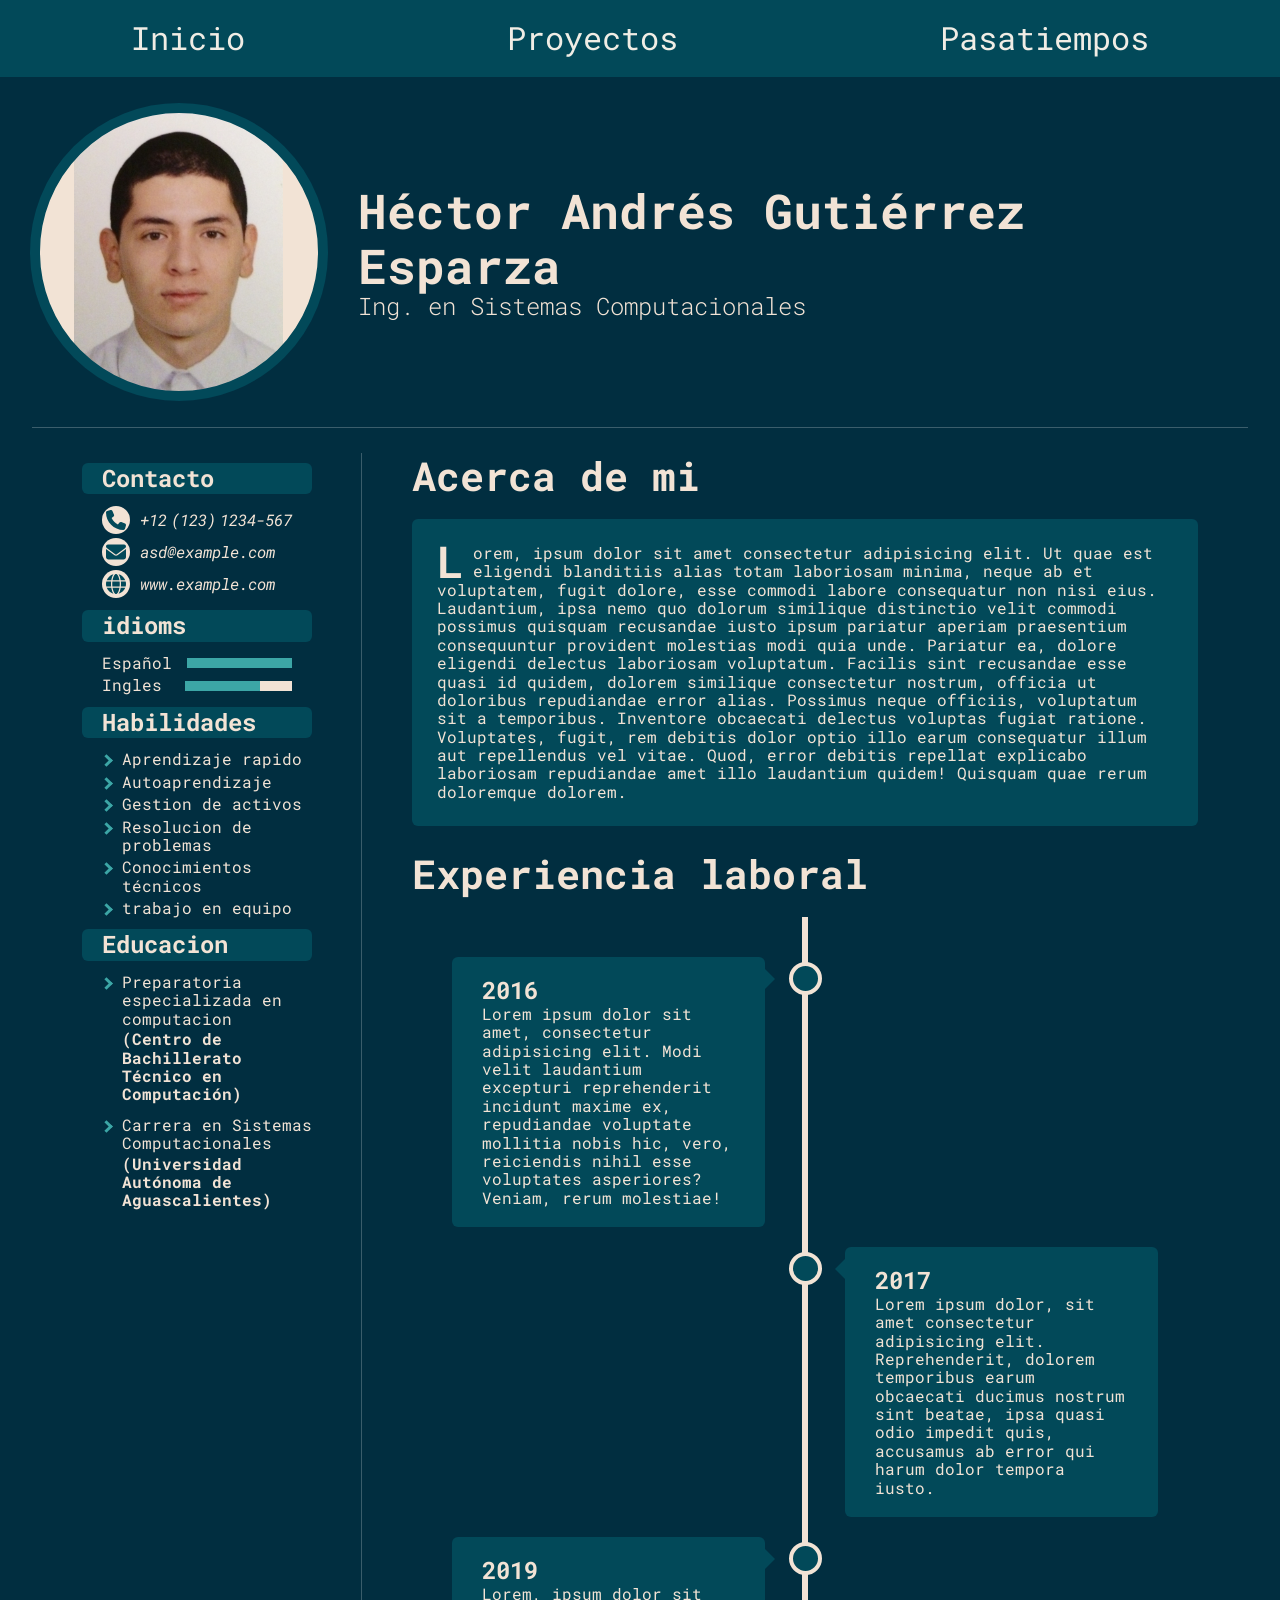
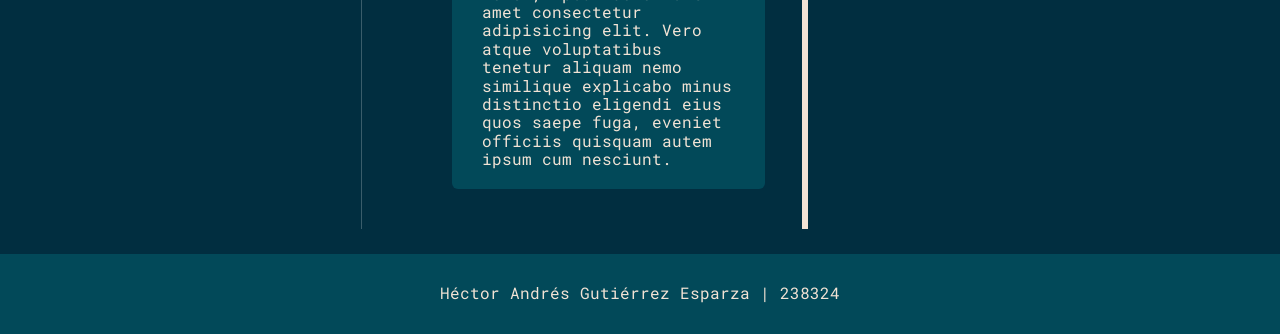
==== index.html @ e62ec712 "Version preeliminar" ====
<!DOCTYPE html>
<html lang="en">

<head>
    <meta charset="UTF-8">
    <meta name="viewport" content="width=device-width, initial-scale=1.0">
    <title>Inicio</title>
    <link rel="stylesheet" href="css/normalize.css">
    <link rel="stylesheet" href="css/style.css">
    <link rel="preconnect" href="https://fonts.googleapis.com">
    <link rel="preconnect" href="https://fonts.gstatic.com" crossorigin>
    <link href="https://fonts.googleapis.com/css2?family=Roboto+Mono:ital,wght@0,100..700;1,100..700&display=swap"
        rel="stylesheet">
</head>

<body>
    <header>
        <nav>
            <button  onclick="myFunction()" class="dropbtn"><svg xmlns="http://www.w3.org/2000/svg" viewBox="0 0 448 512"><!--!Font Awesome Free 6.6.0 by @fontawesome - https://fontawesome.com License - https://fontawesome.com/license/free Copyright 2024 Fonticons, Inc.--><path d="M0 96C0 78.3 14.3 64 32 64l384 0c17.7 0 32 14.3 32 32s-14.3 32-32 32L32 128C14.3 128 0 113.7 0 96zM0 256c0-17.7 14.3-32 32-32l384 0c17.7 0 32 14.3 32 32s-14.3 32-32 32L32 288c-17.7 0-32-14.3-32-32zM448 416c0 17.7-14.3 32-32 32L32 448c-17.7 0-32-14.3-32-32s14.3-32 32-32l384 0c17.7 0 32 14.3 32 32z"/></svg></button>
            <ul id="list_nav" class="list_nav">
                <li><a href="index.html">Inicio</a></li>
                <li><a href="proyectos.html">Proyectos</a></li>
                <li><a href="pasatiempos.html">Pasatiempos</a></li>
            </ul>
        </nav>
    </header>
    <main>
        <div class="profile">
            <div class="profile_image"></div>
            <div class="profile_info">
                <h1>Héctor Andrés Gutiérrez Esparza</h1>
                <h2>Ing. en Sistemas Computacionales</h2>
            </div>
        </div>
        <div class="main_content">
            <div class="left_content">
                <div class="contents">
                    <h3>Contacto</h3>
                    <div class="contact">
                        <div class="svg_container">
                            <svg xmlns="http://www.w3.org/2000/svg" viewBox="0 0 512 512"><!--!Font Awesome Free 6.6.0 by @fontawesome - https://fontawesome.com License - https://fontawesome.com/license/free Copyright 2024 Fonticons, Inc.--><path d="M164.9 24.6c-7.7-18.6-28-28.5-47.4-23.2l-88 24C12.1 30.2 0 46 0 64C0 311.4 200.6 512 448 512c18 0 33.8-12.1 38.6-29.5l24-88c5.3-19.4-4.6-39.7-23.2-47.4l-96-40c-16.3-6.8-35.2-2.1-46.3 11.6L304.7 368C234.3 334.7 177.3 277.7 144 207.3L193.3 167c13.7-11.2 18.4-30 11.6-46.3l-40-96z"/></svg>
                        </div>
                        <span class="phone">+12 (123) 1234-567</span>
                    </div>
                    <div class="contact">
                        <div class="svg_container">
                            <svg xmlns="http://www.w3.org/2000/svg" viewBox="0 0 512 512"><!--!Font Awesome Free 6.6.0 by @fontawesome - https://fontawesome.com License - https://fontawesome.com/license/free Copyright 2024 Fonticons, Inc.--><path d="M48 64C21.5 64 0 85.5 0 112c0 15.1 7.1 29.3 19.2 38.4L236.8 313.6c11.4 8.5 27 8.5 38.4 0L492.8 150.4c12.1-9.1 19.2-23.3 19.2-38.4c0-26.5-21.5-48-48-48L48 64zM0 176L0 384c0 35.3 28.7 64 64 64l384 0c35.3 0 64-28.7 64-64l0-208L294.4 339.2c-22.8 17.1-54 17.1-76.8 0L0 176z"/></svg>
                        </div>
                        <span>asd@example.com</span>
                    </div>
                    <div class="contact">
                        <div class="svg_container">
                            <svg xmlns="http://www.w3.org/2000/svg" viewBox="0 0 512 512"><!--!Font Awesome Free 6.6.0 by @fontawesome - https://fontawesome.com License - https://fontawesome.com/license/free Copyright 2024 Fonticons, Inc.--><path d="M352 256c0 22.2-1.2 43.6-3.3 64l-185.3 0c-2.2-20.4-3.3-41.8-3.3-64s1.2-43.6 3.3-64l185.3 0c2.2 20.4 3.3 41.8 3.3 64zm28.8-64l123.1 0c5.3 20.5 8.1 41.9 8.1 64s-2.8 43.5-8.1 64l-123.1 0c2.1-20.6 3.2-42 3.2-64s-1.1-43.4-3.2-64zm112.6-32l-116.7 0c-10-63.9-29.8-117.4-55.3-151.6c78.3 20.7 142 77.5 171.9 151.6zm-149.1 0l-176.6 0c6.1-36.4 15.5-68.6 27-94.7c10.5-23.6 22.2-40.7 33.5-51.5C239.4 3.2 248.7 0 256 0s16.6 3.2 27.8 13.8c11.3 10.8 23 27.9 33.5 51.5c11.6 26 20.9 58.2 27 94.7zm-209 0L18.6 160C48.6 85.9 112.2 29.1 190.6 8.4C165.1 42.6 145.3 96.1 135.3 160zM8.1 192l123.1 0c-2.1 20.6-3.2 42-3.2 64s1.1 43.4 3.2 64L8.1 320C2.8 299.5 0 278.1 0 256s2.8-43.5 8.1-64zM194.7 446.6c-11.6-26-20.9-58.2-27-94.6l176.6 0c-6.1 36.4-15.5 68.6-27 94.6c-10.5 23.6-22.2 40.7-33.5 51.5C272.6 508.8 263.3 512 256 512s-16.6-3.2-27.8-13.8c-11.3-10.8-23-27.9-33.5-51.5zM135.3 352c10 63.9 29.8 117.4 55.3 151.6C112.2 482.9 48.6 426.1 18.6 352l116.7 0zm358.1 0c-30 74.1-93.6 130.9-171.9 151.6c25.5-34.2 45.2-87.7 55.3-151.6l116.7 0z"/></svg>
                        </div>
                        <span>www.example.com</span>
                    </div>
                </div>
                <div class="contents">
                    <h3>idioms</h3>
                    <div class="language">
                        <p>Español</p>
                        <div class="container_languages">
                            <div class="bar es"></div>
                        </div>
                    </div>
                    <div class="language">
                        <p>Ingles</p>
                        <div class="container_languages">
                            <div class="bar en"></div>
                        </div>
                    </div>
                </div>
                <div class="contents">
                    <h3>Habilidades</h3>
                    <div class="list_container">
                        <ul>
                            <li>Aprendizaje rapido</li>
                            <li>Autoaprendizaje</li>
                            <li>Gestion de activos</li>
                            <li>Resolucion de problemas</li>
                            <li>Conocimientos técnicos</li>
                            <li>trabajo en equipo</li>
                        </ul>
                    </div>
                </div>
                <div class="contents">
                    <h3>Educacion</h3>
                    <div class="list_container">
                        <ul>
                            <div class="education">
                                <li>Preparatoria especializada en computacion</li>
                                <p>(Centro de Bachillerato Técnico en Computación)</p>
                            </div>
                            <div class="education">
                                <li>Carrera en Sistemas Computacionales</li>
                                <p>(Universidad Autónoma de Aguascalientes)</p>
                            </div>
                        </ul>
                    </div>
                </div>
            </div>
            <!-- <div class="middle_divisor"></div> -->
            <div class="right_content">
                <div class="aboutme_container">
                    <h3>Acerca de mi</h3>
                    <p>Lorem, ipsum dolor sit amet consectetur adipisicing elit. Ut quae est eligendi blanditiis alias totam laboriosam minima, neque ab et voluptatem, fugit dolore, esse commodi labore consequatur non nisi eius.
                    Laudantium, ipsa nemo quo dolorum similique distinctio velit commodi possimus quisquam recusandae iusto ipsum pariatur aperiam praesentium consequuntur provident molestias modi quia unde. Pariatur ea, dolore eligendi delectus laboriosam voluptatum.
                    Facilis sint recusandae esse quasi id quidem, dolorem similique consectetur nostrum, officia ut doloribus repudiandae error alias. Possimus neque officiis, voluptatum sit a temporibus. Inventore obcaecati delectus voluptas fugiat ratione.
                    Voluptates, fugit, rem debitis dolor optio illo earum consequatur illum aut repellendus vel vitae. Quod, error debitis repellat explicabo laboriosam repudiandae amet illo laudantium quidem! Quisquam quae rerum doloremque dolorem.</p>
                </div>
                <div class="eperience_container">
                    <h3>Experiencia laboral</h3>
                    <div class="timeline">
                        <div class="container left">
                            <div class="content">
                                <h2>2016</h2>
                                <p>Lorem ipsum dolor sit amet, consectetur adipisicing elit. Modi velit laudantium excepturi
                                    reprehenderit incidunt maxime ex, repudiandae voluptate mollitia nobis hic, vero,
                                    reiciendis nihil esse voluptates asperiores? Veniam, rerum molestiae!</p>
                            </div>
                        </div>
                        <div class="container right">
                            <div class="content">
                                <h2>2017</h2>
                                <p>Lorem ipsum dolor, sit amet consectetur adipisicing elit. Reprehenderit, dolorem
                                    temporibus earum obcaecati ducimus nostrum sint beatae, ipsa quasi odio impedit quis,
                                    accusamus ab error qui harum dolor tempora iusto.</p>
                            </div>
                        </div>
                        <div class="container left">
                            <div class="content">
                                <h2>2019</h2>
                                <p>Lorem, ipsum dolor sit amet consectetur adipisicing elit. Vero atque voluptatibus tenetur aliquam nemo similique explicabo minus distinctio eligendi eius quos saepe fuga, eveniet officiis quisquam autem ipsum cum nesciunt.</p>
                            </div>
                        </div>
                    </div>
                </div>
            </div>
        </div>
        <script src="js/dropDown.js"></script>
    </main>
    <footer>
        <p>
            Héctor Andrés Gutiérrez Esparza | 238324
        </p>
    </footer>
</body>

</html>
---- css/style.css ----
:root {
    --chili_pepper: #9b1b30;
    --biking_red: #77212e;
    --eclipse: #343148;
    --sweet_corn: #f0ead6;
    --coconut_milk: #f0ede5;
    --brown_granite: #615550;
    --quetzal_green: #006e6d;
}

*,
h1 {
    margin: 0;
    padding: 0;
    text-decoration: none;
    box-sizing: border-box;
    list-style: none;
}

html {
    font-size: 16px;
    font-family: "Roboto Mono", monospace;
    font-optical-sizing: auto;
    font-style: normal;
    background-color: #012E40;
    color: #F2E3D5;
}

header {
    background-color: #024959;
}

.dropbtn {
    background-color: #024959;
    color: white;
    padding: 16px 32px;
    font-size: 16px;
    border: none;
    outline: none;
    /* border: solid rgba(255, 255, 255, 0.315); */
    /* border-width: 0 1px 1px 0; */
    cursor: pointer;
    display: none;
}

.dropbtn:focus{
    background-color: #3CA6A6;
}

.dropbtn svg{
    fill: #F2E3D5;
    width: 30px;
}

.list_nav {
    height: inherit;
    display: flex;
    justify-content: space-around;
    align-items: center;
}

.list_nav li {
    list-style: none;
    display: flex;
    justify-content: center;
    align-items: center;
}

.list_nav li a {
    padding: 20px 30px;
}

.list_nav li:hover {
    background-color: #026773;
}

.list_nav a {
    color: var(--coconut_milk);
    font-size: 2rem;
}



.main_content {
    width: 95%;
    display: flex;
    flex-direction: row;
    flex: 1 1 200px;
    /* flex-grow: 1, flex-shrink: 1, flex-basis: 200px */
    border-top: 1px solid #ffffff3a;
    margin: 0 auto;
}

.profile {
    display: flex;
    justify-content: center;
    align-items: center;
    height: 350px;
    padding: 0 30px;
}

.profile_image {
    background-color: #F2E3D5;
    background-image: url("../images/profile.JPG");
    width: 300px;
    aspect-ratio: 1 / 1;
    background-position: center;
    background-repeat: no-repeat;
    background-size: contain;
    border-radius: 50%;
    border: 10px solid #024959;
}

.profile_info {
    height: 80%;
    display: flex;
    flex-flow: column nowrap;
    justify-content: center;
    margin-left: 30px;
}

.profile_info h1 {
    font-size: 3rem;
}

.profile_info h2 {
    font-weight: 300;
}


.profile_info h1,
.profile_info h2 {
    /* height: 50px; */
    /* background-color: #024959; */
    /* padding: 0 30px; */
}

.main_content>div {
    margin: 25px 50px;
    /* height: 800px; */
}

.left_content {
    /* max-width: 600px; */
    position: relative;
}

.left_content::after {
    content: "";
    position: absolute;
    width: 1px;
    background-color: #ffffff3a;
    top: 0;
    bottom: 0;
    right: -50px;
    margin-left: -3px;
}

.middle_divisor {
    width: 1px;
    height: 100%;
    background-color: #ffffff3a;
}

.main_content>div>div {
    /* padding: 30px 0; */
}

.contents {
    /* text-wrap: nowrap; */
}

.contents h3 {
    font-size: 1.5rem;
    margin: 10px 0;
    background-color: #024959;
    padding: 2px 20px;
    border-radius: 6px;
}

.contents>div {
    /* margin-left: 20px; */
}

.contact {
    /* background-color: yellow; */
    /* height: 40px; */
    padding: 2px 20px;
    display: flex;
    align-items: center;
    text-wrap: nowrap;
}

.contact .phone {
    word-spacing: -5px;
}

.svg_container {
    width: 28px;
    height: 28px;
    padding: 4px;
    background-color: #F2E3D5;
    border-radius: 50%;
    margin-right: 10px;
}

.svg_container svg {
    fill: #024959;
    width: 100%;
}

.language {
    padding: 2px 20px;
    display: flex;
    justify-content: space-between;
    align-items: center;
}

.language p {
    /* background-color: #9b1b30; */
    width: 120px;
    margin-right: 15px;
}

.container_languages {
    text-align: right;
    width: 100%;
    background-color: #F2E3D5;
    /* border-radius: px; */
}

.bar {
    background-color: #3CA6A6;
    padding-right: 10px;
    height: 10px;
}

.es {
    width: 100%;
}

.en {
    width: 70%;
}

.contents .list_container {
    padding-left: 40px;
}

.contents li {
    padding: 2px 0;
    position: relative;
    /* font-size: 0.8rem; */
}

.contents li::before {
    content: "";
    /* Puedes insertar cualquier símbolo o carácter aquí */
    /* color: gold; */
    /* Cambia el color del símbolo */
    /* font-size: 1.2em; */
    /* Ajusta el tamaño del símbolo */
    position: absolute;
    /* left: -p; */
    /* Ajusta la posición según tu necesidad */

    border: solid #3CA6A6;
    border-width: 0 3px 3px 0;
    display: inline-block;
    padding: 3px;
    transform: translate(-20px, 6px) rotate(-45deg);
    /* transform: rotate(-45deg); */
    -webkit-transform: translate(-20px, 6px) rotate(-45deg);
    /* -webkit-transform: rotate(-45deg); */
    margin-right: 10px;
}

.list_container p {
    font-weight: bold;
}

.list_container .education {
    margin-bottom: 10px;
}

/* ////////////////////////////////////////////Contenido Derecha */
.right_content>div {
    /* margin-bottom: 30px; */
}

.right_content h3 {
    font-size: 2.5rem;
    margin-bottom: 20px;
}

.aboutme_container {
    margin-bottom: 25px;
}



.aboutme_container h3 {
    /* display: inline-block;
    
    padding: 25px;
    border-radius: 15px 15px 0 0;
    border: solid #024959;
    border-width: 15px 15px 0 15px; */
}

.aboutme_container p {
    /* margin-bottom: 25px; */
    background-color: #024959;
    padding: 25px;
    border-radius: 6px;
    /* text-align: justify;
    line-height: 1;
    word-spacing: 2px;  */
}

.aboutme_container p::first-letter {
    font-size: 2.75rem;
    float: left;
    /* Hace que el texto se ajuste alrededor de la primera letra */
    margin-right: 10px;
    line-height: 0.8;
    /* Ajusta la altura de la línea para que se alinee mejor */
    font-weight: bold;
    /* Opción para hacer la letra más destacada */
}

.eperience_container h3 {
    /* margin-bottom: 20px; */
}

/* The actual timeline (the vertical ruler) */
.timeline {
    position: relative;
    max-width: 1200px;
    margin: 0 auto;
    padding: 30px 0;
}

/* The actual timeline (the vertical ruler) */
.timeline::after {
    content: "";
    position: absolute;
    width: 6px;
    background-color: #F2E3D5;
    top: 0;
    bottom: 0;
    left: 50%;
    margin-left: -3px;
}

/* Container around content */
.container {
    padding: 10px 40px;
    position: relative;
    background-color: inherit;
    width: 50%;
}

/* The circles on the timeline */
.container::after {
    content: "";
    position: absolute;
    width: 25px;
    height: 25px;
    right: -17px;
    background-color: #024959;
    border: 4px solid #F2E3D5;
    top: 15px;
    border-radius: 50%;
    z-index: 1;
}

/* Place the container to the left */
.left {
    left: 0;
}

/* Place the container to the right */
.right {
    left: 50%;
}

/* Add arrows to the left container (pointing right) */
.left::before {
    content: " ";
    height: 0;
    position: absolute;
    top: 22px;
    width: 0;
    z-index: 1;
    right: 30px;
    border: medium solid black;
    border-width: 10px 0 10px 10px;
    border-color: transparent transparent transparent #024959;
}

/* Add arrows to the right container (pointing left) */
.right::before {
    content: " ";
    height: 0;
    position: absolute;
    top: 22px;
    width: 0;
    z-index: 1;
    left: 30px;
    border: medium solid black;
    border-width: 10px 10px 10px 0;
    border-color: transparent #024959 transparent transparent;
}

/* Fix the circle for containers on the right side */
.right::after {
    left: -16px;
}

/* The actual content */
.content {
    padding: 20px 30px;
    background-color: #024959;
    position: relative;
    border-radius: 6px;
}

footer {
    height: 80px;
    background-color: #024959;
    display: flex;
    justify-content: center;
    align-items: center;
}

/* /////////////////////////////////// proyectos */
.Programming_Language {
    width: 20px;
    aspect-ratio: 1/1;
    position: absolute;
    right: 10px;
}

[alt="(Java)"] {
    background-color: #F2E3D5;
    border-radius: 2px;
}

.tab {
    overflow: hidden;
    /* border: 1px solid #F2E3D5; */
    background-color: #3CA6A6;
}

.tab:first-child {
    border-left: 1px solid #026773;
}

.tab button {
    background-color: inherit;
    float: left;
    border: 1px solid #026773;
    /* border-width: 0 1px 0 0; */
    outline: none;
    cursor: pointer;
    padding: 14px 16px;
    transition: 0.3s;
    color: #F2E3D5;
    position: relative;
    padding-right: 40px;
}

.tab button:hover {
    background-color: #024959;
}

.tab button.active {
    background-color: #012E40;
}

.tabcontent {
    display: none;
    padding: 6px 12px;
    /* border: 1px solid #ccc; */
    border-top: none;
}

.tabcontent {
    padding: 30px;
    animation: fadeEffect 1s;
}

@keyframes fadeEffect {
    from {
        opacity: 0;
    }

    to {
        opacity: 1;
    }
}

.slideshow-container {
    max-width: 1000px;
    position: relative;
    margin: 40px auto 0 auto;
    background-color: black;
}

/* Hide the images by default */
.mySlides {
    display: none;
    width: inherit;
    /* Ajusta el ancho según lo que necesites */
    max-height: 600px;
    /* Ajusta la altura según lo que necesites */
    overflow: hidden;
    /* Para que el contenido que sobresalga quede oculto */
    /* background-color: yellow; */
    position: relative;
}

.mySlides img {
    width: 100%;
    max-height: 600px;
    object-fit: contain;
    padding: 40px;
    /* Mantiene la proporción de la imagen sin estirarla */
}

/* Next & previous buttons */
.prev,
.next {
    cursor: pointer;
    position: absolute;
    top: 50%;
    width: auto;
    margin-top: -22px;
    padding: 16px;
    color: #F2E3D5;
    font-weight: bold;
    font-size: 18px;
    transition: 0.6s ease;
    border-radius: 0 3px 3px 0;
    user-select: none;
    background-color: #3CA6A6;
}

/* Position the "next button" to the right */
.next {
    right: 0;
    border-radius: 3px 0 0 3px;
}

/* On hover, add a black background color with a little bit see-through */
.prev:hover,
.next:hover {
    background-color: #024959;
}

/* Number text (1/3 etc) */
.numbertext {
    position: absolute;
    top: 0;
    left: 0;
    padding: 8px 12px;
    color: #F2E3D5;
    background-color: #3CA6A6;
}

.pasatiempo {
    margin: 30px auto;
    width: 70%;
    height: 600px;
    position: relative;
    /* background-color: yellow; */
}

.pasatiempo .image {
    /* background-color: #024959; */
    width: 100%;
    height: 100%;
    /* padding: 30px; */
    border-radius: 6px;
    color: #F2E3D5;
    position: relative;
}

.pasatiempo .image::before {
    content: "";
    position: absolute;
    top: 0;
    left: 0;
    width: 100%;
    height: 100%;
    background: linear-gradient(to bottom, rgb(0, 0, 0), rgba(0, 0, 0, 0));
    pointer-events: none;
    z-index: 0;
    border-radius: 6px;
}

.pasatiempo div:last-child {
    position: absolute;
    top: 0;
    padding: 30px;
}

.p1 {
    background-image: url("/images/escape-from-tarkov.jpg");
}

.p2 {
    background-image: url("/images/calistenia.jpg");
}

.p3 {
    background-image: url("/images/natacion.jpg");
}

.p1,
.p2,
.p3 {
    background-size: cover;
    background-position: center;
}

.pasatiempo h3 {
    font-size: 2.5rem;
    z-index: 1;
}

.pasatiempo p {
    margin-top: 30px;
}

span {
    font-style: italic;
}

@media only screen and (max-width: 768px) {
    .list_nav {
        flex-direction: column;
    }

    .main_content {
        flex-direction: column;
    }

    .left_content::after {
        display: none;
    }

    .dropbtn {
        display: initial;
    }
    .list_nav{
        display: none;
    }
    .list_nav li{
        width: 100%;
    }

    .list_nav li a{
        padding: 20px 0;
        width: 100%;
        text-align: center;
    }

    .main_content>div{
        margin: 25px 10px;
    }

    .profile{
        flex-direction: column;
        height: auto;
        margin: 30px 0;
    }

    .profile_image{
        width: 300px;
        height: 300px;
    }

    .profile h1{
        font-size: 2.5rem;
    }
    
    main{
        display: flex;
        flex-direction: column;
        justify-content: center;
        align-items: center;
    }
    .pasatiempo{
        margin: 30px auto;
        width: 85%;
    }

    .pasatiempo div:last-child h3{
        font-size: 1rem;
    }

    .p2{
        background-position: 60% 50%
    }

    .p3{
        background-position: 70% 50%
    }

}

@media only screen and (max-width: 1100px) {
    .timeline::after {
        left: 0;
    }

    .container {
        width: 100%;
    }

    .right {
        left: 0;
    }

    .left::before {
        left: 30px;
        border-width: 10px 10px 10px 0;
        border-color: transparent #024959 transparent transparent;
    }

    .left::after {
        left: -16px;
    }
}

.show{
    display: flex;
}

footer p{
    padding: 0 30px;
}
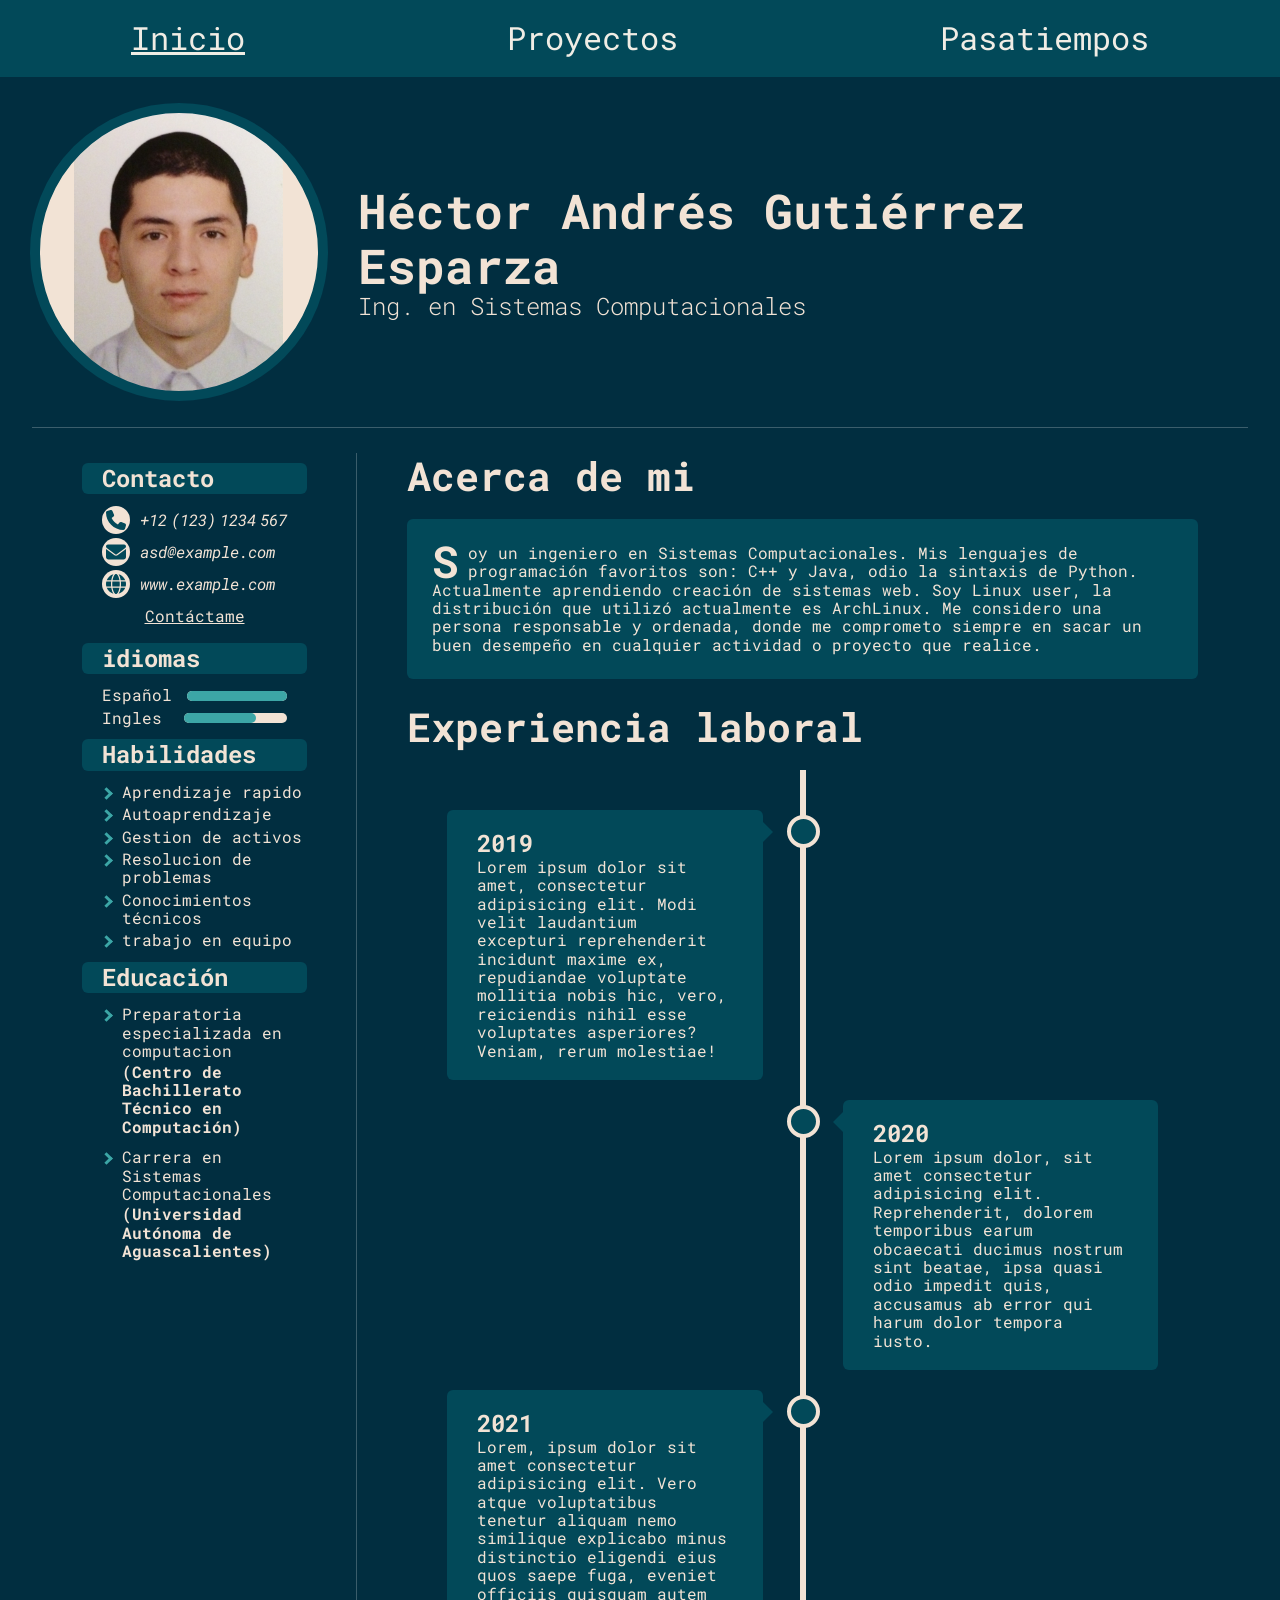
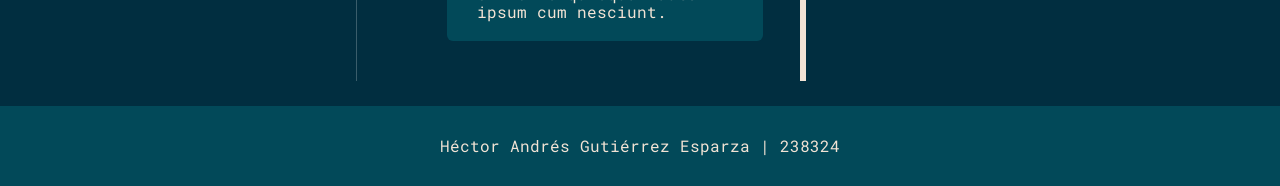
==== commit 0691892a: "version final?" ====
--- a/index.html
+++ b/index.html
@@ -18,7 +18,7 @@
         <nav>
             <button  onclick="myFunction()" class="dropbtn"><svg xmlns="http://www.w3.org/2000/svg" viewBox="0 0 448 512"><!--!Font Awesome Free 6.6.0 by @fontawesome - https://fontawesome.com License - https://fontawesome.com/license/free Copyright 2024 Fonticons, Inc.--><path d="M0 96C0 78.3 14.3 64 32 64l384 0c17.7 0 32 14.3 32 32s-14.3 32-32 32L32 128C14.3 128 0 113.7 0 96zM0 256c0-17.7 14.3-32 32-32l384 0c17.7 0 32 14.3 32 32s-14.3 32-32 32L32 288c-17.7 0-32-14.3-32-32zM448 416c0 17.7-14.3 32-32 32L32 448c-17.7 0-32-14.3-32-32s14.3-32 32-32l384 0c17.7 0 32 14.3 32 32z"/></svg></button>
             <ul id="list_nav" class="list_nav">
-                <li><a href="index.html">Inicio</a></li>
+                <li><a href="index.html" class="selected" >Inicio</a></li>
                 <li><a href="proyectos.html">Proyectos</a></li>
                 <li><a href="pasatiempos.html">Pasatiempos</a></li>
             </ul>
@@ -40,7 +40,7 @@
                         <div class="svg_container">
                             <svg xmlns="http://www.w3.org/2000/svg" viewBox="0 0 512 512"><!--!Font Awesome Free 6.6.0 by @fontawesome - https://fontawesome.com License - https://fontawesome.com/license/free Copyright 2024 Fonticons, Inc.--><path d="M164.9 24.6c-7.7-18.6-28-28.5-47.4-23.2l-88 24C12.1 30.2 0 46 0 64C0 311.4 200.6 512 448 512c18 0 33.8-12.1 38.6-29.5l24-88c5.3-19.4-4.6-39.7-23.2-47.4l-96-40c-16.3-6.8-35.2-2.1-46.3 11.6L304.7 368C234.3 334.7 177.3 277.7 144 207.3L193.3 167c13.7-11.2 18.4-30 11.6-46.3l-40-96z"/></svg>
                         </div>
-                        <span class="phone">+12 (123) 1234-567</span>
+                        <span class="phone">+12 (123) 1234 567</span>
                     </div>
                     <div class="contact">
                         <div class="svg_container">
@@ -54,9 +54,12 @@
                         </div>
                         <span>www.example.com</span>
                     </div>
+                    <div class="contact">
+                        <a id="contact_btn">Contáctame</a>
+                    </div>
                 </div>
                 <div class="contents">
-                    <h3>idioms</h3>
+                    <h3>idiomas</h3>
                     <div class="language">
                         <p>Español</p>
                         <div class="container_languages">
@@ -84,7 +87,7 @@
                     </div>
                 </div>
                 <div class="contents">
-                    <h3>Educacion</h3>
+                    <h3>Educación</h3>
                     <div class="list_container">
                         <ul>
                             <div class="education">
@@ -103,17 +106,14 @@
             <div class="right_content">
                 <div class="aboutme_container">
                     <h3>Acerca de mi</h3>
-                    <p>Lorem, ipsum dolor sit amet consectetur adipisicing elit. Ut quae est eligendi blanditiis alias totam laboriosam minima, neque ab et voluptatem, fugit dolore, esse commodi labore consequatur non nisi eius.
-                    Laudantium, ipsa nemo quo dolorum similique distinctio velit commodi possimus quisquam recusandae iusto ipsum pariatur aperiam praesentium consequuntur provident molestias modi quia unde. Pariatur ea, dolore eligendi delectus laboriosam voluptatum.
-                    Facilis sint recusandae esse quasi id quidem, dolorem similique consectetur nostrum, officia ut doloribus repudiandae error alias. Possimus neque officiis, voluptatum sit a temporibus. Inventore obcaecati delectus voluptas fugiat ratione.
-                    Voluptates, fugit, rem debitis dolor optio illo earum consequatur illum aut repellendus vel vitae. Quod, error debitis repellat explicabo laboriosam repudiandae amet illo laudantium quidem! Quisquam quae rerum doloremque dolorem.</p>
+                    <p>Soy un ingeniero en Sistemas Computacionales. Mis lenguajes de programación favoritos son: C++ y Java, odio la sintaxis de Python. Actualmente aprendiendo creación de sistemas web. Soy Linux user, la distribución que utilizó actualmente es ArchLinux. Me considero una persona responsable y ordenada, donde me comprometo siempre en sacar un buen desempeño en cualquier actividad o proyecto que realice.</p>
                 </div>
                 <div class="eperience_container">
                     <h3>Experiencia laboral</h3>
                     <div class="timeline">
                         <div class="container left">
                             <div class="content">
-                                <h2>2016</h2>
+                                <h2>2019</h2>
                                 <p>Lorem ipsum dolor sit amet, consectetur adipisicing elit. Modi velit laudantium excepturi
                                     reprehenderit incidunt maxime ex, repudiandae voluptate mollitia nobis hic, vero,
                                     reiciendis nihil esse voluptates asperiores? Veniam, rerum molestiae!</p>
@@ -121,7 +121,7 @@
                         </div>
                         <div class="container right">
                             <div class="content">
-                                <h2>2017</h2>
+                                <h2>2020</h2>
                                 <p>Lorem ipsum dolor, sit amet consectetur adipisicing elit. Reprehenderit, dolorem
                                     temporibus earum obcaecati ducimus nostrum sint beatae, ipsa quasi odio impedit quis,
                                     accusamus ab error qui harum dolor tempora iusto.</p>
@@ -129,12 +129,34 @@
                         </div>
                         <div class="container left">
                             <div class="content">
-                                <h2>2019</h2>
+                                <h2>2021</h2>
                                 <p>Lorem, ipsum dolor sit amet consectetur adipisicing elit. Vero atque voluptatibus tenetur aliquam nemo similique explicabo minus distinctio eligendi eius quos saepe fuga, eveniet officiis quisquam autem ipsum cum nesciunt.</p>
                             </div>
                         </div>
                     </div>
                 </div>
+            </div>
+        </div>
+        <div id="myModal" class="modal">
+            <div class="form_container">
+                <span class="close">&times;</span>
+                <form action="#">
+              
+                  <label for="fname">Nombre</label>
+                  <input type="text" id="fname" name="firstname" placeholder="Tú nombre..">
+              
+                  <label for="lname">Apellidos</label>
+                  <input type="text" id="lname" name="lastname" placeholder="Tús apellidos..">
+              
+                  <label for="email">Correo electrónico</label>
+                  <input type="email" name="email" id="email" placeholder="tú correo...">
+              
+                  <label for="subject">Asunto</label>
+                  <textarea id="subject" name="subject" placeholder="escribe algo..." style="height:200px"></textarea>
+              
+                  <input type="submit" value="Enviar">
+              
+                </form>
             </div>
         </div>
         <script src="js/dropDown.js"></script>
--- a/css/style.css
+++ b/css/style.css
@@ -43,11 +43,11 @@
     display: none;
 }
 
-.dropbtn:focus{
+.dropbtn:focus {
     background-color: #3CA6A6;
 }
 
-.dropbtn svg{
+.dropbtn svg {
     fill: #F2E3D5;
     width: 30px;
 }
@@ -226,6 +226,7 @@
     text-align: right;
     width: 100%;
     background-color: #F2E3D5;
+    border-radius: 6px;
     /* border-radius: px; */
 }
 
@@ -233,6 +234,7 @@
     background-color: #3CA6A6;
     padding-right: 10px;
     height: 10px;
+    border-radius: 6px;
 }
 
 .es {
@@ -654,58 +656,61 @@
     .dropbtn {
         display: initial;
     }
-    .list_nav{
+
+    .list_nav {
         display: none;
     }
-    .list_nav li{
+
+    .list_nav li {
         width: 100%;
     }
 
-    .list_nav li a{
+    .list_nav li a {
         padding: 20px 0;
         width: 100%;
         text-align: center;
     }
 
-    .main_content>div{
+    .main_content>div {
         margin: 25px 10px;
     }
 
-    .profile{
+    .profile {
         flex-direction: column;
         height: auto;
         margin: 30px 0;
     }
 
-    .profile_image{
+    .profile_image {
         width: 300px;
         height: 300px;
     }
 
-    .profile h1{
+    .profile h1 {
         font-size: 2.5rem;
     }
-    
-    main{
+
+    main {
         display: flex;
         flex-direction: column;
         justify-content: center;
         align-items: center;
     }
-    .pasatiempo{
+
+    .pasatiempo {
         margin: 30px auto;
         width: 85%;
     }
 
-    .pasatiempo div:last-child h3{
+    .pasatiempo div:last-child h3 {
         font-size: 1rem;
     }
 
-    .p2{
+    .p2 {
         background-position: 60% 50%
     }
 
-    .p3{
+    .p3 {
         background-position: 70% 50%
     }
 
@@ -735,10 +740,115 @@
     }
 }
 
-.show{
+.show {
     display: flex;
 }
 
-footer p{
+footer p {
     padding: 0 30px;
+}
+
+.modal {
+    display: none;
+    position: fixed; /* Stay in place */
+    z-index: 1; /* Sit on top */
+    left: 0;
+    top: 0;
+    width: 100%; /* Full width */
+    height: 100%; /* Full height */
+    overflow: auto; /* Enable scroll if needed */
+    background-color: rgba(0,0,0,0.5); /* Black w/ opacity */
+    /* display: flex; */
+    justify-content: center;
+    align-items: center;
+}
+
+@keyframes animatetop {
+    from {top: -300px; opacity: 0}
+    to {top: 0; opacity: 1}
+}
+
+.form_container {
+    border-radius: 5px;
+    background-color: #012E40;
+    padding: 30px;
+    margin: auto;
+    max-width: 800px;
+    position: relative;
+    animation-name: animatetop;
+    animation-duration: 0.4s
+}
+
+/* The Close Button */
+.close {
+  color: #aaa;
+  /* float: right; */
+  text-align: right;
+  font-size: 28px;
+  font-weight: bold;
+  display: block;
+}
+
+.close:hover,
+.close:focus {
+  color: black;
+  text-decoration: none;
+  cursor: pointer;
+}
+
+/* Style inputs with type="text", select elements and textareas */
+input[type=text],
+input[type=email],
+select,
+textarea {
+    width: 100%;
+    /* Full width */
+    padding: 12px;
+    /* Some padding */
+    border: 1px solid #ccc;
+    /* Gray border */
+    border-radius: 4px;
+    /* Rounded borders */
+    box-sizing: border-box;
+    /* Make sure that padding and width stays in place */
+    margin-top: 6px;
+    /* Add a top margin */
+    margin-bottom: 16px;
+    /* Bottom margin */
+    resize: vertical
+        /* Allow the user to vertically resize the textarea (not horizontally) */
+}
+
+/* Style the submit button with a specific background color etc */
+input[type=submit] {
+    background-color: #026773;
+    color: white;
+    padding: 12px 20px;
+    border: none;
+    border-radius: 4px;
+    cursor: pointer;
+}
+
+/* When moving the mouse over the submit button, add a darker green color */
+input[type=submit]:hover {
+    background-color: #024959;
+}
+
+#contact_btn{
+    margin: 0 auto;
+    text-decoration: underline;
+    text-align: center;
+    cursor: pointer;
+    /* background-color: #024959; */
+    padding: 5px 20px;
+    /* margin-top: 10px; */
+    border-radius: 6px;
+}
+
+#contact_btn:hover{
+    background-color: #026773;
+}
+
+.selected{
+    text-decoration: underline;
 }
